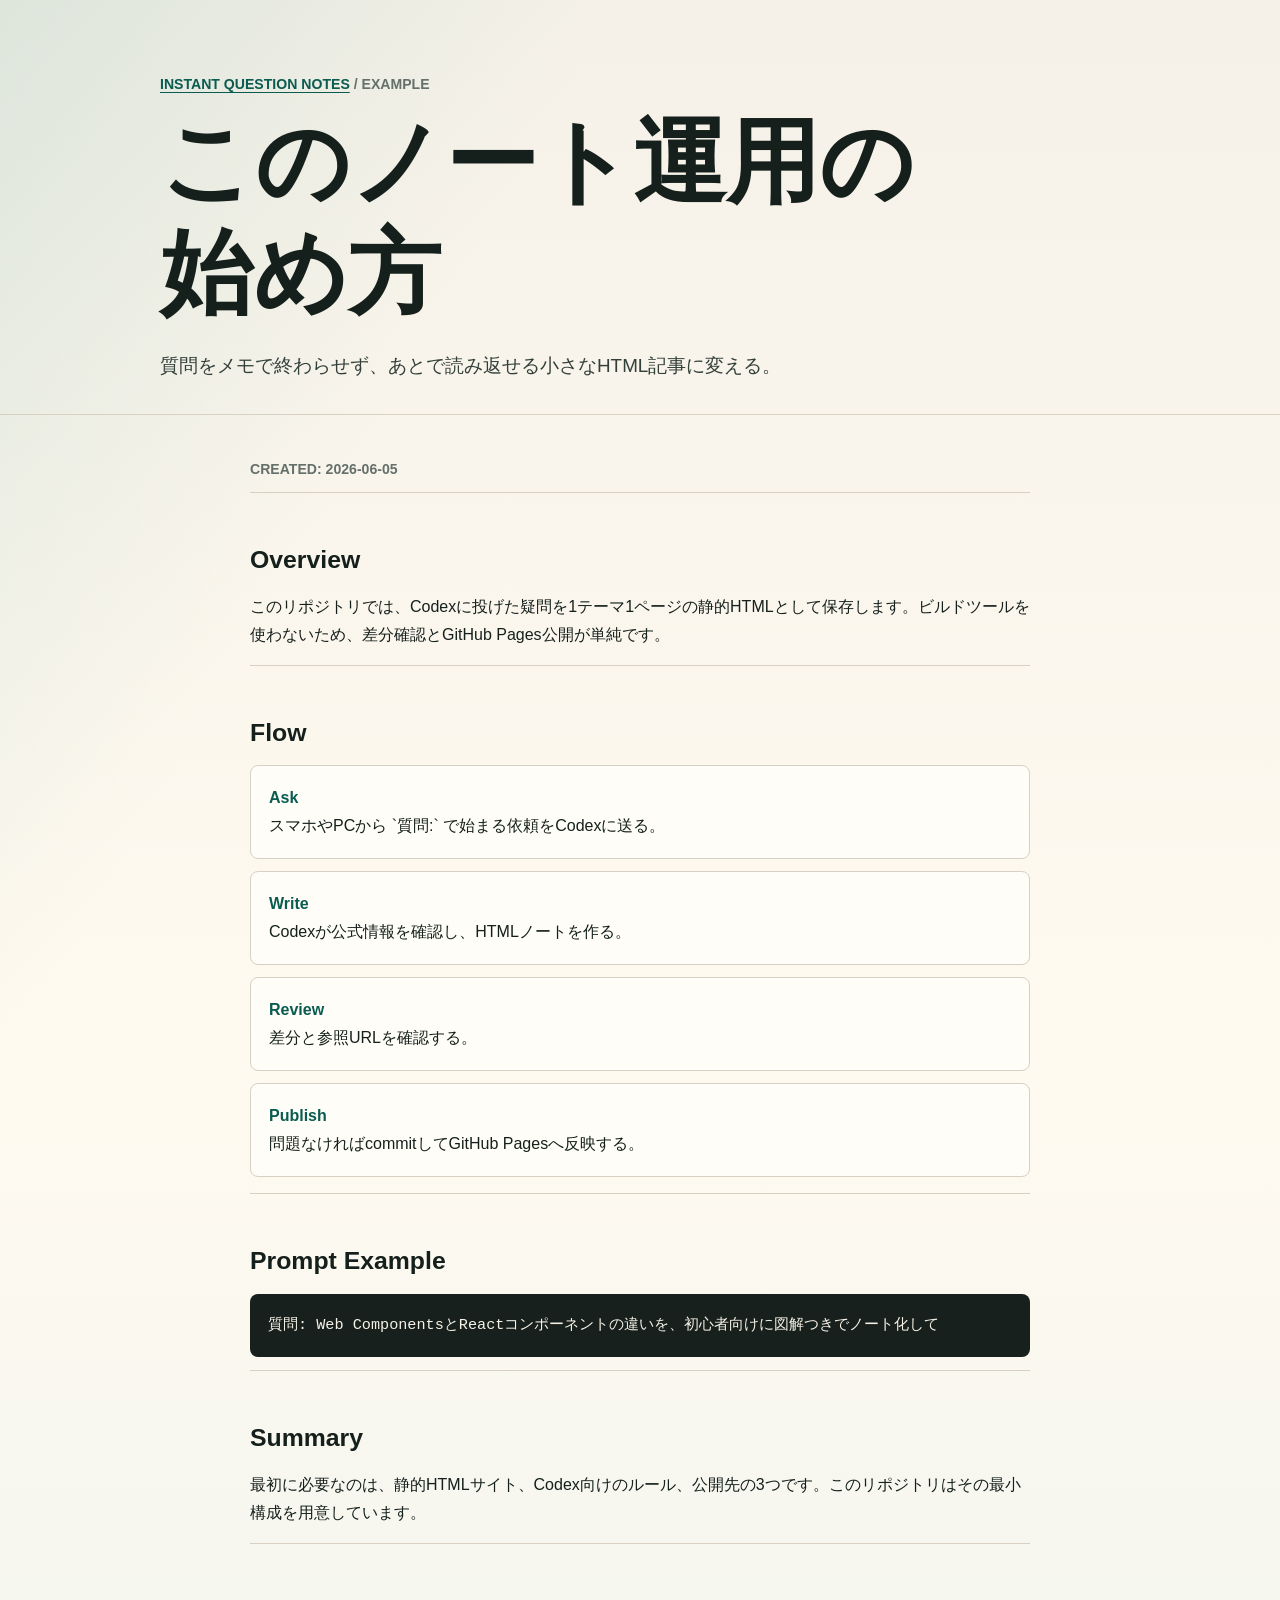
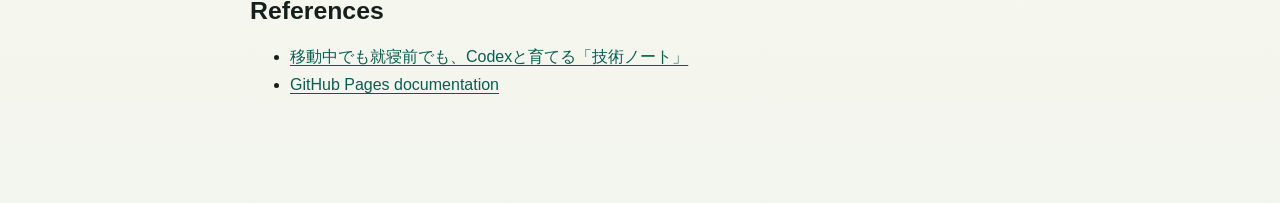
==== examples/first-note/index.html @ 65949481 "Initial instant question notes site" ====
<!doctype html>
<html lang="ja">
  <head>
    <meta charset="utf-8">
    <meta name="viewport" content="width=device-width, initial-scale=1">
    <title>このノート運用の始め方 - Instant Question Notes</title>
    <meta name="description" content="Codexで疑問をHTMLノート化する運用の基本">
    <link rel="stylesheet" href="../../styles/site.css">
  </head>
  <body>
    <header class="site-header compact">
      <div class="container">
        <p class="eyebrow"><a href="../../">Instant Question Notes</a> / Example</p>
        <h1>このノート運用の始め方</h1>
        <p class="lead">質問をメモで終わらせず、あとで読み返せる小さなHTML記事に変える。</p>
      </div>
    </header>

    <main class="container article">
      <p class="note-meta">Created: 2026-06-05</p>

      <section>
        <h2>Overview</h2>
        <p>このリポジトリでは、Codexに投げた疑問を1テーマ1ページの静的HTMLとして保存します。ビルドツールを使わないため、差分確認とGitHub Pages公開が単純です。</p>
      </section>

      <section>
        <h2>Flow</h2>
        <ol class="steps">
          <li><span>Ask</span>スマホやPCから `質問:` で始まる依頼をCodexに送る。</li>
          <li><span>Write</span>Codexが公式情報を確認し、HTMLノートを作る。</li>
          <li><span>Review</span>差分と参照URLを確認する。</li>
          <li><span>Publish</span>問題なければcommitしてGitHub Pagesへ反映する。</li>
        </ol>
      </section>

      <section>
        <h2>Prompt Example</h2>
        <pre><code>質問: Web ComponentsとReactコンポーネントの違いを、初心者向けに図解つきでノート化して</code></pre>
      </section>

      <section>
        <h2>Summary</h2>
        <p>最初に必要なのは、静的HTMLサイト、Codex向けのルール、公開先の3つです。このリポジトリはその最小構成を用意しています。</p>
      </section>

      <section>
        <h2>References</h2>
        <ul>
          <li><a href="https://zenn.dev/ttaniguchi/articles/instant-question-html-notes">移動中でも就寝前でも、Codexと育てる「技術ノート」</a></li>
          <li><a href="https://docs.github.com/pages">GitHub Pages documentation</a></li>
        </ul>
      </section>
    </main>
  </body>
</html>
---- styles/site.css ----
:root {
  color-scheme: light;
  --bg: #f5f1e8;
  --ink: #15201c;
  --muted: #65706b;
  --paper: #fffdf7;
  --line: #d8d0c2;
  --accent: #0f7b68;
  --accent-strong: #0a5c50;
  --mark: #e7c85f;
  --shadow: 0 18px 50px rgb(36 42 36 / 12%);
}

* {
  box-sizing: border-box;
}

body {
  margin: 0;
  background:
    linear-gradient(120deg, rgb(15 123 104 / 10%), transparent 34rem),
    linear-gradient(180deg, var(--bg), #fffaf0 58%, #f2f5ee);
  color: var(--ink);
  font-family: "Avenir Next", "Hiragino Sans", "Yu Gothic", sans-serif;
  line-height: 1.75;
}

a {
  color: var(--accent-strong);
  text-decoration-thickness: 0.08em;
  text-underline-offset: 0.2em;
}

.container {
  width: min(960px, calc(100% - 32px));
  margin: 0 auto;
}

.site-header {
  padding: 72px 0 44px;
  border-bottom: 1px solid var(--line);
}

.site-header.compact {
  padding-bottom: 32px;
}

.eyebrow,
.note-meta {
  margin: 0 0 10px;
  color: var(--muted);
  font-size: 0.88rem;
  font-weight: 700;
  letter-spacing: 0;
  text-transform: uppercase;
}

h1,
h2,
h3 {
  line-height: 1.2;
  letter-spacing: 0;
}

h1 {
  max-width: 760px;
  margin: 0;
  font-family: Georgia, "Yu Mincho", serif;
  font-size: clamp(2.4rem, 8vw, 5.8rem);
}

h2 {
  margin: 52px 0 18px;
  font-size: 1.55rem;
}

h3 {
  margin: 0 0 8px;
  font-size: 1.25rem;
}

.lead {
  max-width: 680px;
  margin: 20px 0 0;
  color: #33403a;
  font-size: 1.18rem;
}

.note-list {
  padding: 42px 0 80px;
}

.note-card {
  display: flex;
  align-items: center;
  justify-content: space-between;
  gap: 24px;
  margin-top: 18px;
  padding: 24px;
  background: var(--paper);
  border: 1px solid var(--line);
  border-radius: 8px;
  box-shadow: var(--shadow);
}

.note-card p {
  margin: 0;
  color: var(--muted);
}

.note-link {
  display: inline-grid;
  min-width: 72px;
  min-height: 44px;
  place-items: center;
  border: 1px solid var(--accent);
  border-radius: 6px;
  color: var(--accent-strong);
  font-weight: 700;
  text-decoration: none;
}

.article {
  max-width: 780px;
  padding: 42px 0 88px;
}

.article section {
  border-top: 1px solid var(--line);
}

.steps {
  display: grid;
  gap: 12px;
  padding: 0;
  list-style: none;
}

.steps li {
  padding: 18px;
  background: var(--paper);
  border: 1px solid var(--line);
  border-radius: 8px;
}

.steps span {
  display: block;
  color: var(--accent-strong);
  font-weight: 800;
}

pre {
  overflow-x: auto;
  padding: 18px;
  background: #17201d;
  border-radius: 8px;
  color: #f7f2e7;
}

code {
  font-family: "SFMono-Regular", Consolas, monospace;
  font-size: 0.95em;
}

@media (max-width: 640px) {
  .site-header {
    padding-top: 48px;
  }

  .note-card {
    align-items: flex-start;
    flex-direction: column;
  }

  .note-link {
    width: 100%;
  }
}
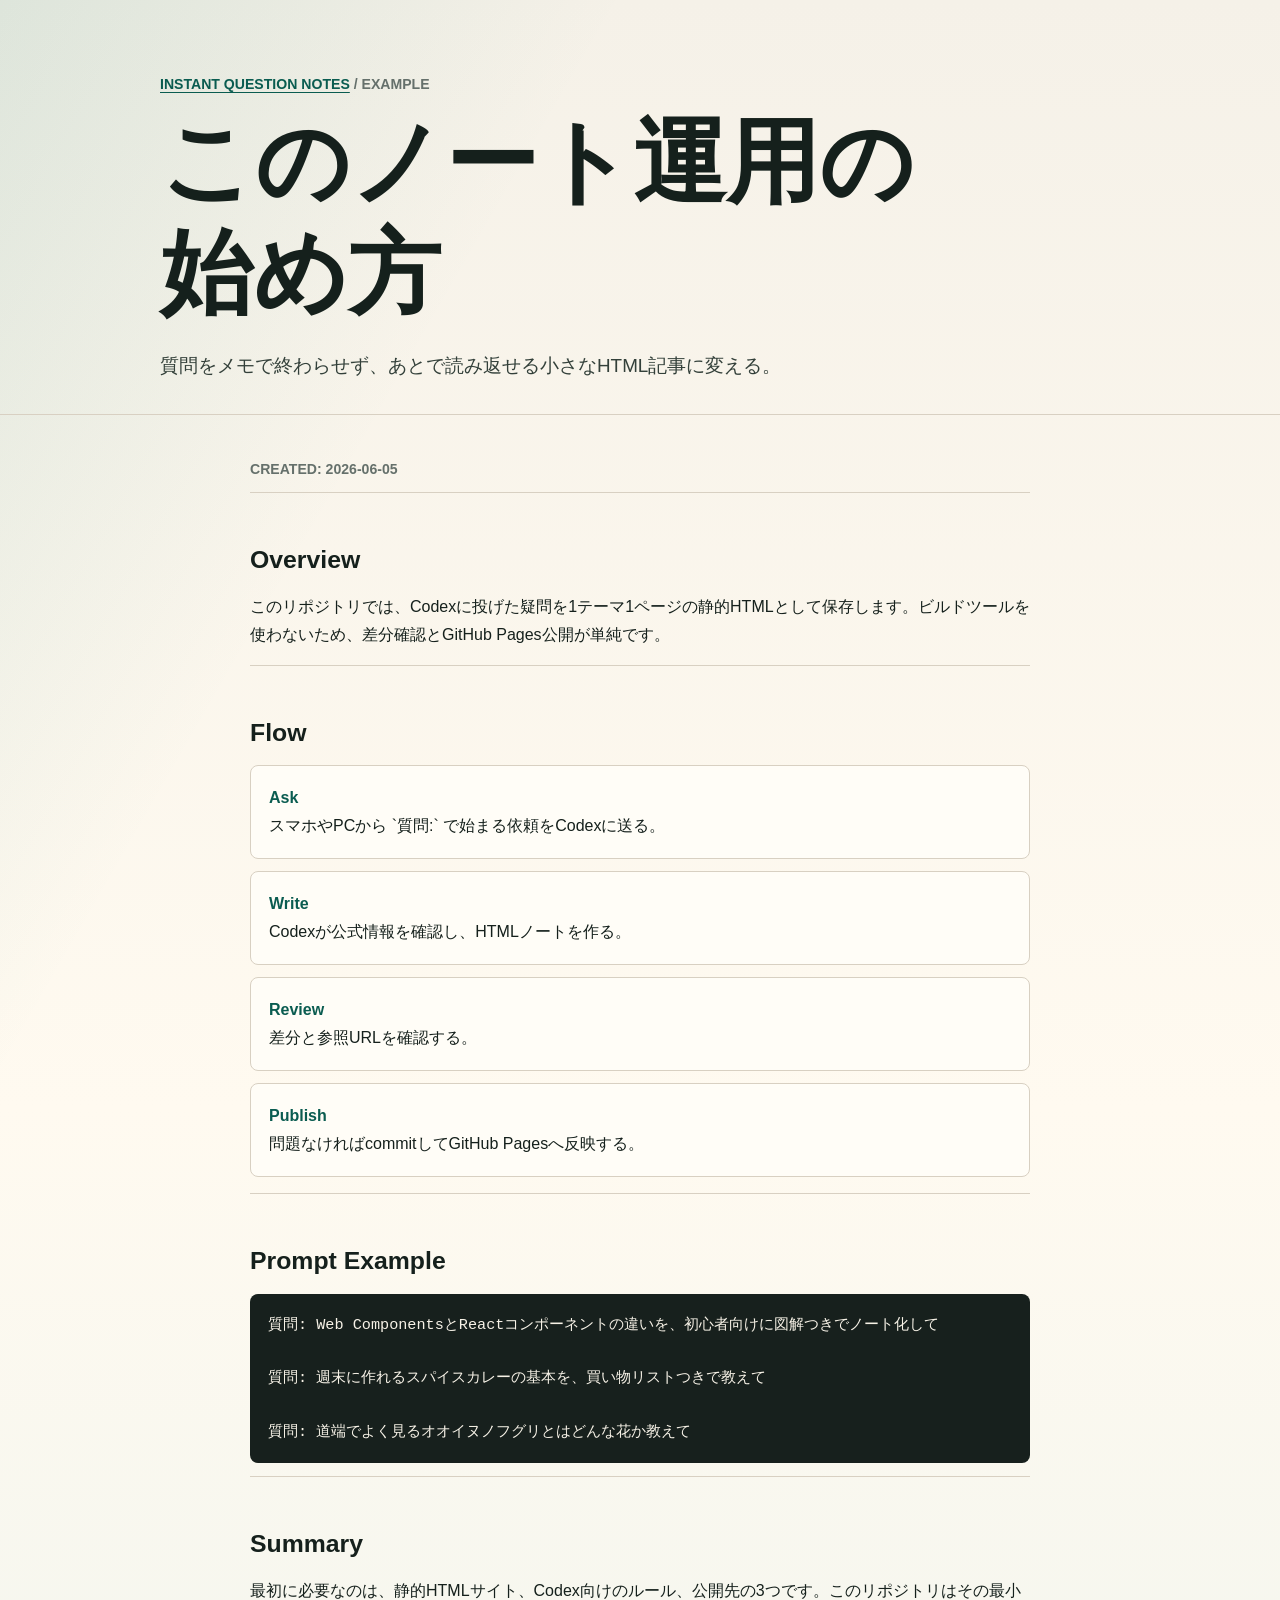
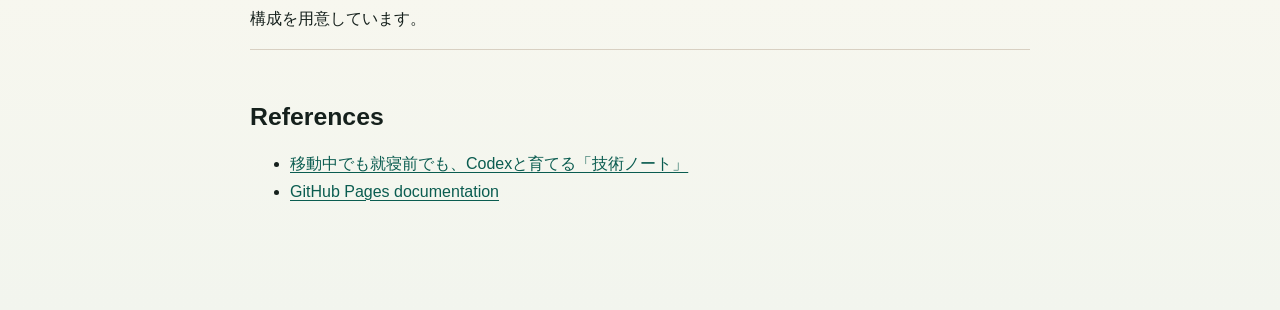
==== commit fac6cc4f: "Generalize question notes" ====
--- a/examples/first-note/index.html
+++ b/examples/first-note/index.html
@@ -36,7 +36,11 @@
 
       <section>
         <h2>Prompt Example</h2>
-        <pre><code>質問: Web ComponentsとReactコンポーネントの違いを、初心者向けに図解つきでノート化して</code></pre>
+        <pre><code>質問: Web ComponentsとReactコンポーネントの違いを、初心者向けに図解つきでノート化して
+
+質問: 週末に作れるスパイスカレーの基本を、買い物リストつきで教えて
+
+質問: 道端でよく見るオオイヌノフグリとはどんな花か教えて</code></pre>
       </section>
 
       <section>
@@ -54,4 +58,3 @@
     </main>
   </body>
 </html>
-
--- a/styles/site.css
+++ b/styles/site.css
@@ -162,6 +162,42 @@
   font-size: 0.95em;
 }
 
+.table-wrap {
+  overflow-x: auto;
+}
+
+table {
+  width: 100%;
+  min-width: 720px;
+  border-collapse: collapse;
+  background: var(--paper);
+  border: 1px solid var(--line);
+  border-radius: 8px;
+  box-shadow: var(--shadow);
+}
+
+th,
+td {
+  padding: 14px 16px;
+  border-bottom: 1px solid var(--line);
+  text-align: left;
+  vertical-align: top;
+}
+
+th {
+  color: var(--accent-strong);
+  font-weight: 800;
+}
+
+thead th {
+  background: rgb(15 123 104 / 10%);
+}
+
+tr:last-child th,
+tr:last-child td {
+  border-bottom: 0;
+}
+
 @media (max-width: 640px) {
   .site-header {
     padding-top: 48px;
@@ -176,4 +212,3 @@
     width: 100%;
   }
 }
-
